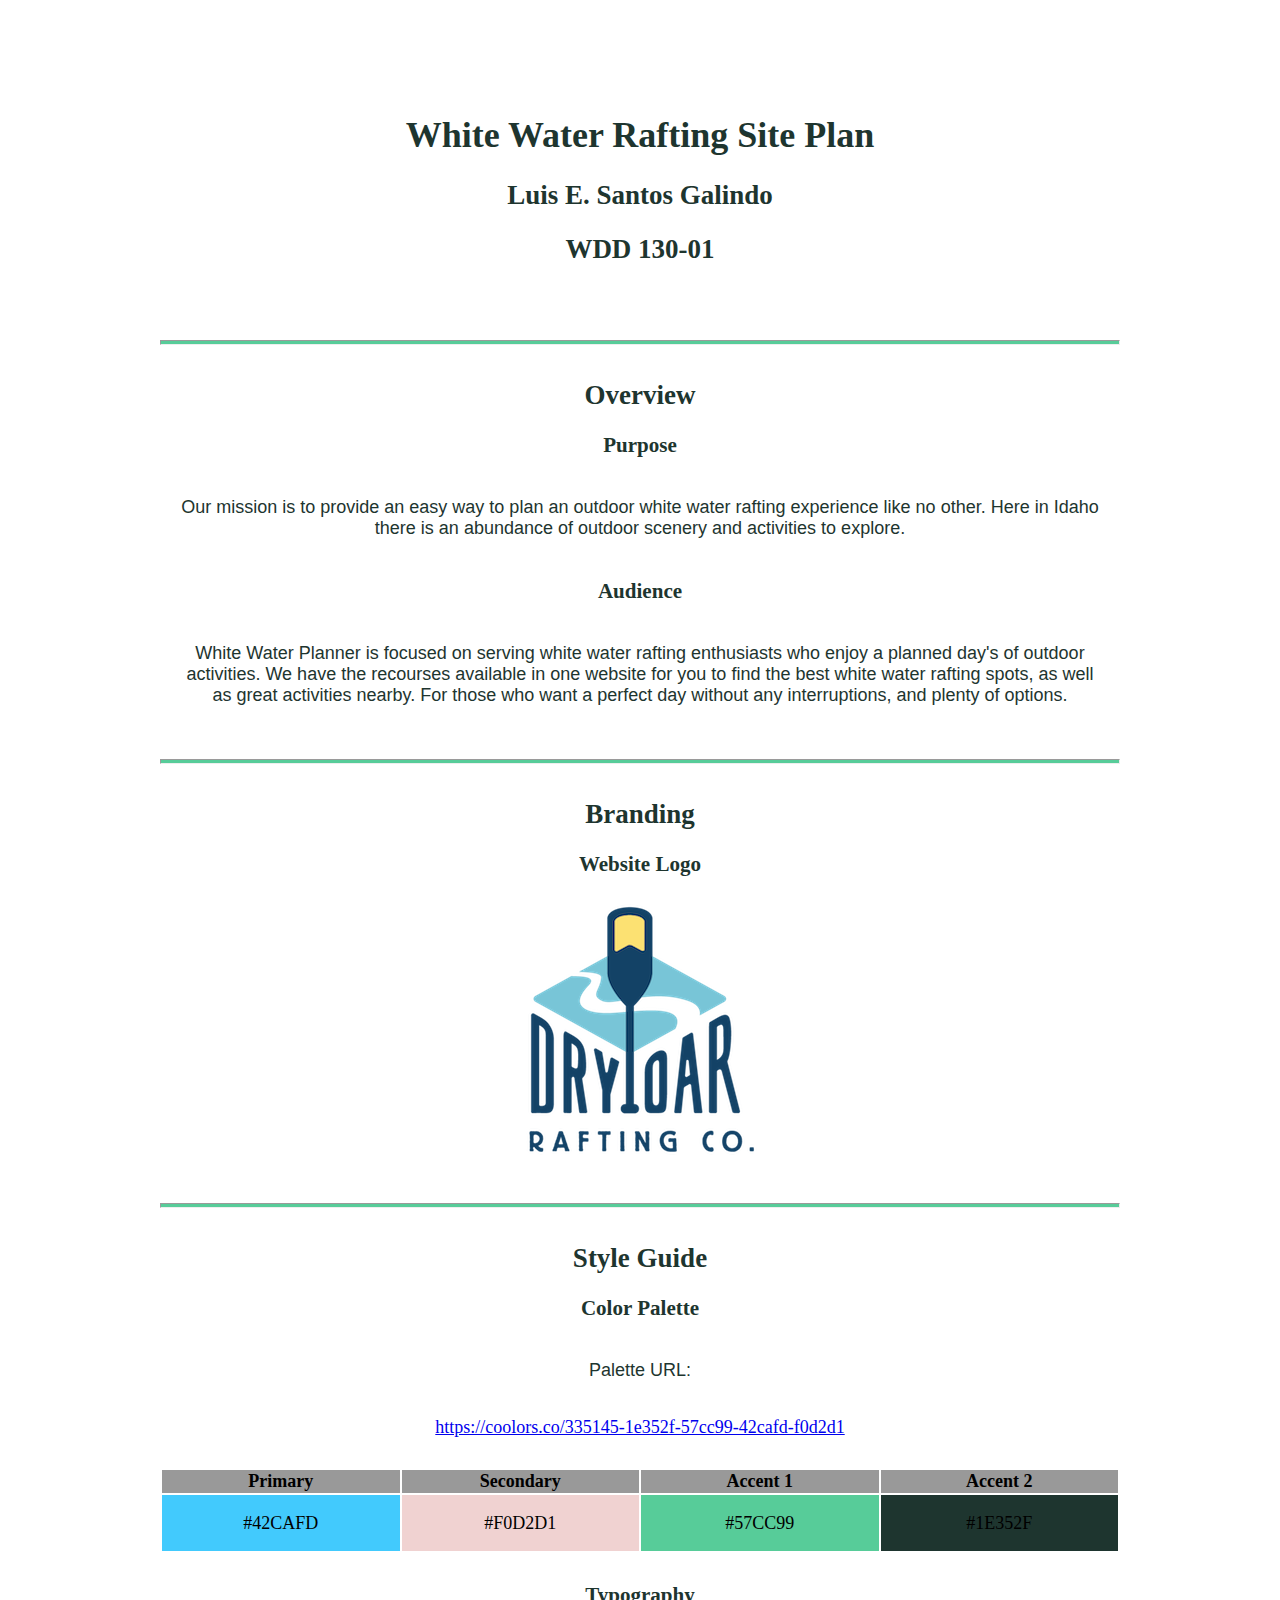
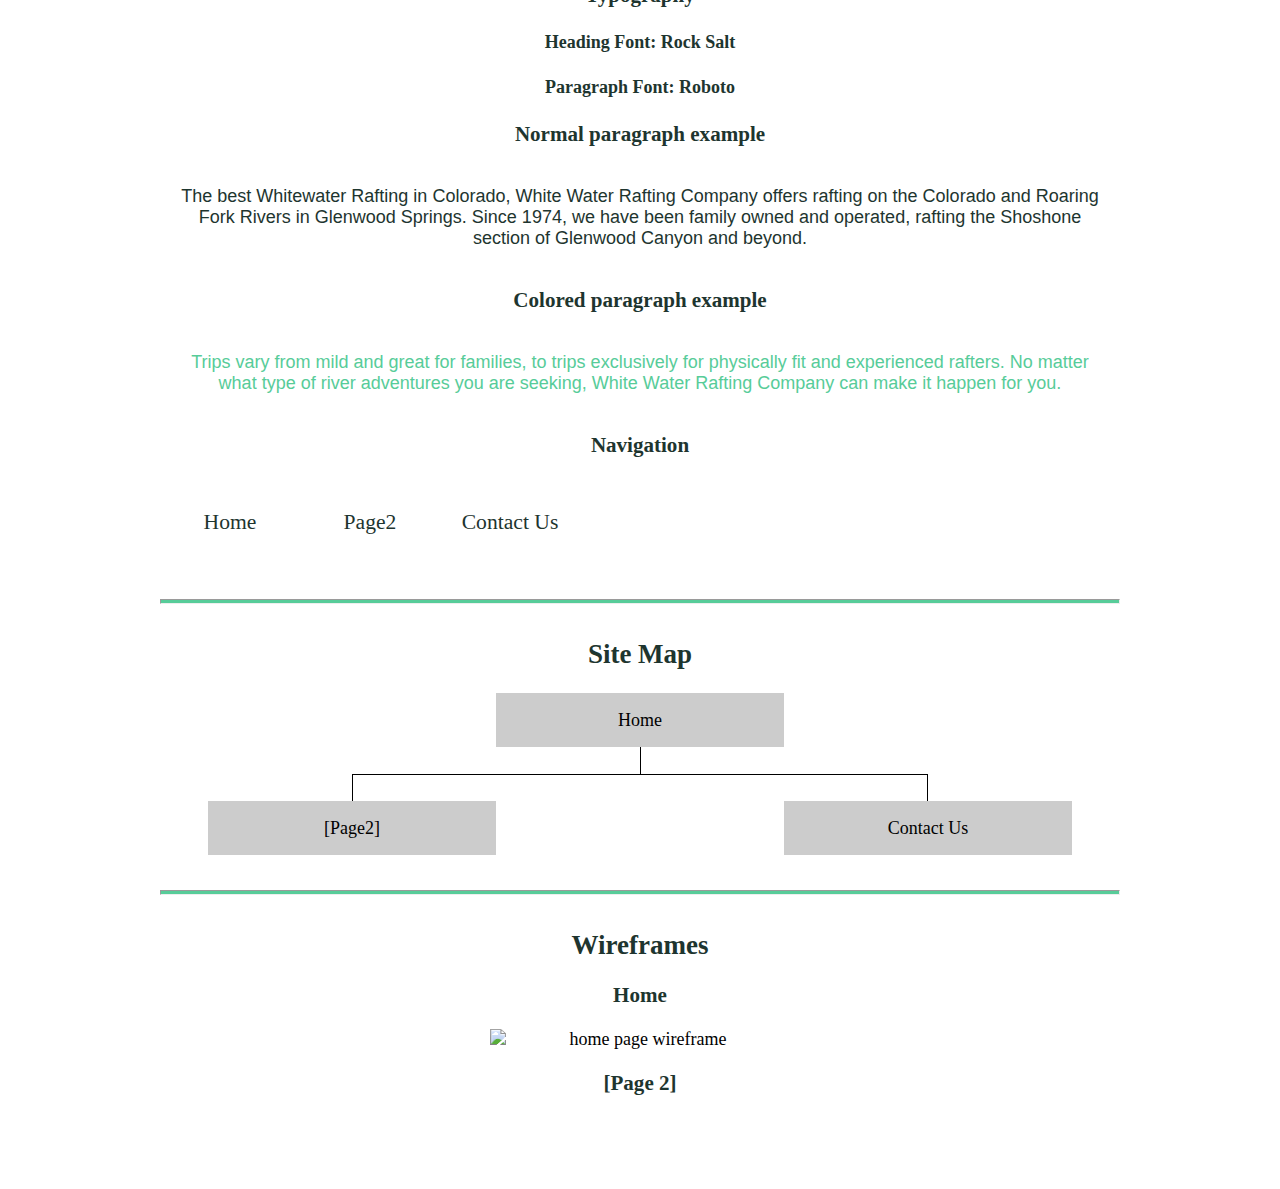
==== wwr/site-plan-rafting.html @ 294cad3f "site-plan" ====
<!DOCTYPE html>
<html lang="en-us">

<head>
  <meta charset="utf-8" />
  <title>Site Plan</title>
  <link type="text/css" rel="stylesheet" href="styles/site-plan-rafting.css" />
</head>

<body>
  <header>
    <h1>White Water Rafting Site Plan</h1>
    <h2>Luis E. Santos Galindo</h2>
    <h2>WDD 130-01</h2>
    <!-- In the header above, add the name of your site, your name and class number. For example if you are in section 3 you would put WDD 130-03 -->
  </header>
  <main>
    <!-- ------------------------Steps 2-5------------------------------ -->
    <hr />
    <h2>Overview</h2>
    <h3>Purpose</h3>
    <p>Our mission is to provide an easy way to plan an outdoor white water rafting experience like no other. Here in Idaho there is an abundance of outdoor scenery and activities to explore. </p>
    <!-- change this -->

    <h3>Audience</h3>
    <p>White Water Planner is focused on serving white water rafting enthusiasts who enjoy a planned day's of outdoor activities. We have the recourses available in one website for you to find the best white water rafting spots, as well as great activities nearby. For those who want a perfect day without any interruptions, and plenty of options.</p>
    <!-- change this -->

    <hr />
    <h2>Branding</h2>
    <h3>Website Logo</h3>
    <!-- Replace this with some sort of logo for your site.  A logo can be as simple as the name of your site in a nice font :) -->
    <img src="images/logo.png" alt="Logo image" />
    <hr />
    <h2>Style Guide</h2>

    <!-- ------------------------Steps 6-9------------------------------ -->

    <h3>Color Palette</h3>
    <!--  The colors you choose for a website are one of the most important decisions you will make. Follow the instructions on the activity in Canvas then return and replace the color codes below with the hex color codes (the 6 digit numbers that show at the bottom of each color) for the colors you have chosen below.  You should have at least 2 colors but do not have to fill in all 4 if you do not need them.  -->

    <!-- Copy and paste the URL to your finished palette below. Replace the href value that is there with yours. Make sure to paste it into both the href value and the content text of the <a> tag -->
    <p>Palette URL:</p>
    <a href="https://coolors.co/335145-1e352f-57cc99-42cafd-f0d2d1"
      target="_blank">https://coolors.co/335145-1e352f-57cc99-42cafd-f0d2d1</a>

    <table class="colors">
      <tr>
        <th>Primary</th>
        <th>Secondary</th>
        <th>Accent 1</th>
        <th>Accent 2</th>
      </tr>
      <!-- Replace the numbers in the boxes below with your hex color codes. Then switch to the site-plan.css file and change your colors there as well. -->
      <tr>
        <td class="primary">#42CAFD</td>
        <td class="secondary">#F0D2D1</td>
        <td class="accent1">#57CC99</td>
        <td class="accent2">#1E352F</td>
      </tr>
    </table>

    <!-- ------------------------Steps 10-12------------------------------ -->

    <h3>Typography</h3>
    <!-- Choose a font for your paragraphs (body copy) and headlines. What font(s) have you chosen? Think also about which of your colors above you might use for background and font colors. -->

    <h4>
      Heading Font: Rock Salt
      <!-- change this -->
    </h4>
    <h4>
      Paragraph Font: Roboto
      <!-- change this -->
    </h4>
    <h3>Normal paragraph example</h3>
    <p>
      The best Whitewater Rafting in Colorado, White Water Rafting Company
      offers rafting on the Colorado and Roaring Fork Rivers in Glenwood
      Springs. Since 1974, we have been family owned and operated, rafting the
      Shoshone section of Glenwood Canyon and beyond.
    </p>
    <h3>Colored paragraph example</h3>
    <p class="colored">
      Trips vary from mild and great for families, to trips exclusively for
      physically fit and experienced rafters. No matter what type of river
      adventures you are seeking, White Water Rafting Company can make it
      happen for you.
    </p>

    <!-- ------------------------Step 13------------------------------ -->

    <h3>Navigation</h3>
    <!-- Think about how you want your navigation bar to look. In the site-plan.css file change the colors to your colors to get the look you desire. -->
    <nav>
      <a href="#">Home</a>
      <a href="#">Page2</a>
      <a href="#">Contact Us</a>
    </nav>
    <hr />
    <h2>Site Map</h2>
    <div class="sitemap">
      <div class="sm-home">Home</div>
      <div class="sm-page2">
        [Page2]
        <!-- this page will have a name later -->
      </div>
      <div class="sm-page3">Contact Us</div>

      <div class="top">&nbsp;</div>
      <div class="left">&nbsp;</div>
      <div class="right">&nbsp;</div>
    </div>
    <hr />
    <h2>Wireframes</h2>
    <!-- Create an additional wireframe for your site. List it here below the Home page wireframe. -->

    <h3>Home</h3>

    <img src="https://byui-wdd.github.io/wdd130/rafting_images/wireframe_home.png" alt="home page wireframe" />

    <h3>[Page 2]</h3>

    <!-- <img src="#" alt="page 2 wireframe"> -->
  </main>
</body>

</html>
---- wwr/styles/site-plan-rafting.css ----
/* if you are using any Google fonts change the font names below to your fonts. 
Any spaces in your font name should be replaced with a +. 
Fonts are separated by a & */
@import url('https://fonts.googleapis.com/css2?family=IM+Fell+French+Canon&family=Lato:ital,wght@0,400;0,700;1,400&display=swap');

:root {
  /* change the values below to your colors from your palette */
  --primary-color: #42CAFD  ;
  --secondary-color: #F0D2D1 ;
  --accent1-color: #57CC99;
  --accent2-color: #1E352F;

/* change the values below to your chosen font(s) */
--heading-font: "Rock Salt";
--paragraph-font: Roboto, Helvetica, sans-serif;
 
   /* these colors below should be chosen from among your palette colors above */
--headline-color-on-white: #1E352F;  /* headlines on a white background */    --headline-color-on-color: #1E352F; /* headlines on a colored background */ 
--paragraph-color-on-white: #1E352F; /* paragraph text on a white background */ 
--paragraph-color-on-color: #57CC99; /* paragraph text on a colored background */ 
--paragraph-background-color: white  ;
--nav-link-color: #1E352F;
--nav-background-color: white;
--nav-hover-link-color: #1E352F;
--nav-hover-background-color: #57CC99;
 }
body {
  max-width: 960px;
  margin: 0 auto;
  padding: 4em;
  font-size: 18px;
  text-align: center;
}
img {
  display: block;
  margin: 0 auto;
  max-width: 300px;
}
h1, h2, h3, h4, h5, h6 {
  font-family: var(--heading-font);
  color: var(--headline-color-on-white);
}
h2 {
  text-align: center;
}
hr {
  height: 3px;
  margin: 35px 0;
  background: var(--accent1-color);
}
header {
  padding: 1em;
  text-align: center;
  color: var(--headline-color-on-color);
  background-color: var(--paragraph-background-color);
}
header > h1, header > h2 {
  color: var(--headline-color-on-color);
}
p {
  font-family: var(--paragraph-font);
  color: var(--paragraph-color-on-white);
  padding: 1em;
}
.colors {
  width: 100%;
  min-width: 350px;
  margin: 30px auto;
  text-align: center;
}
.colors th {
  background-color: #999;
}
.colors td{
  width: 25%;
  height: 3em;
}
.primary {
  background-color: var(--primary-color);
}
.secondary {
  background-color: var(--secondary-color);
}
.accent1 {
  background-color: var(--accent1-color);
}
.accent2{
  background-color: var(--accent2-color);
}
p.colored {
  background-color: var(--paragraph-background-color);
  color: var(--paragraph-color-on-color);
}
nav {
  background-color: var(--nav-background-color);
  line-height: 3em;
  text-align: center;
  font-size: 1.2em;
}
nav  {
  list-style-type: none;
  display: flex;
}
nav a {
  padding:1em;
  min-width: 120px;
  text-decoration: none;
  padding: 10px;
}
nav a:link, nav a:visited {
  color: var(--nav-link-color);
}
nav a:hover {
  color: var(--nav-hover-link-color);
  background-color: var(--nav-hover-background-color);
}
.sitemap {
  display: grid;
  justify-content: center;

  grid-template-columns: repeat(6, 15%);
  grid-template-rows: 3em 1.5em 1.5em 3em;
  grid-template-areas: ". . home home . ."
    ". . . top . ."
    ". left left right right ."
    "page2 page2 . . page3 page3";
}
.sitemap > div {
  text-align: center;
}
.sm-home {
  grid-area: home;
  background-color: #ccc;
  line-height: 3em;
}
.sm-page2 {
  grid-area: page2;
  background-color: #ccc;
  line-height: 3em;
}
.sm-page3 {
  grid-area: page3;
  background-color: #ccc;
  line-height: 3em;
}
.top {
  grid-area: top;
  border-left: 1px solid;
}
.left {
  grid-area: left;
  border-top: 1px solid;
  border-left: 1px solid;
}
.right {
  grid-area: right;
  border-top: 1px solid;
  border-right: 1px solid;
}
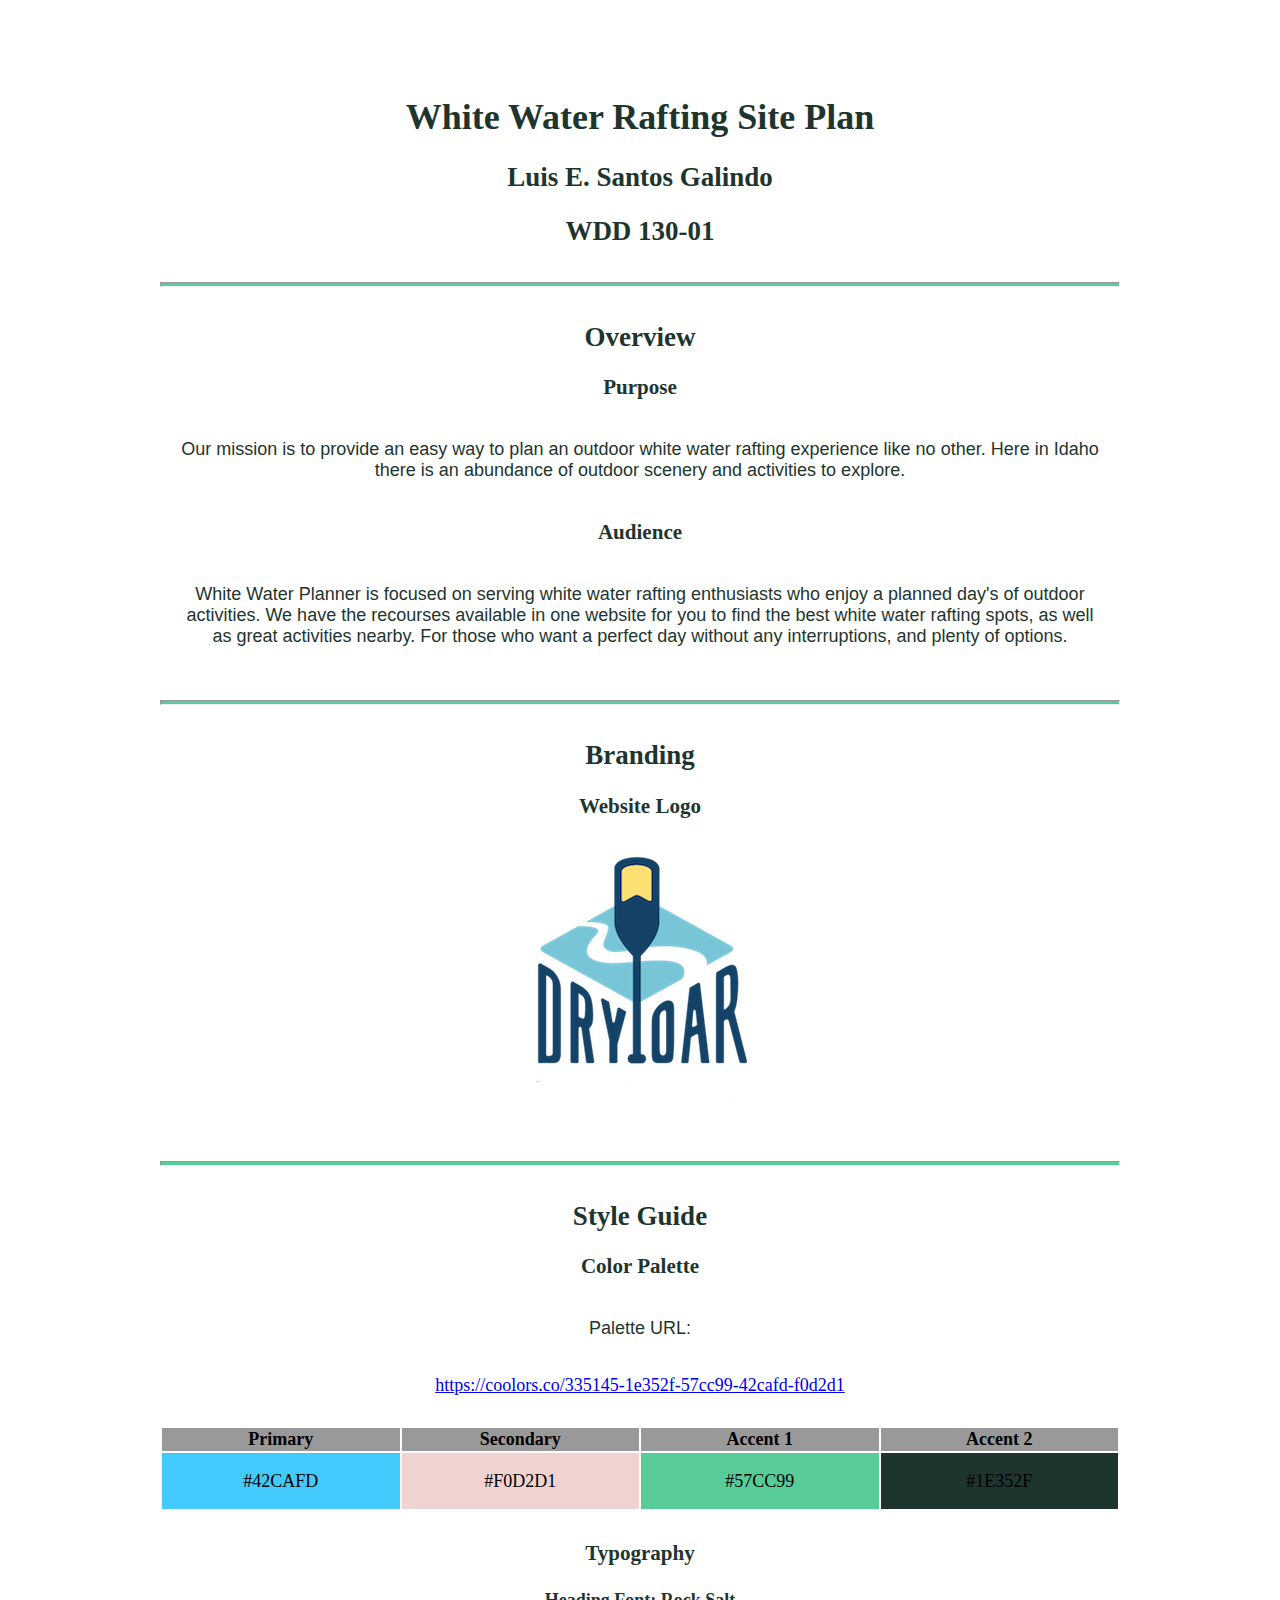
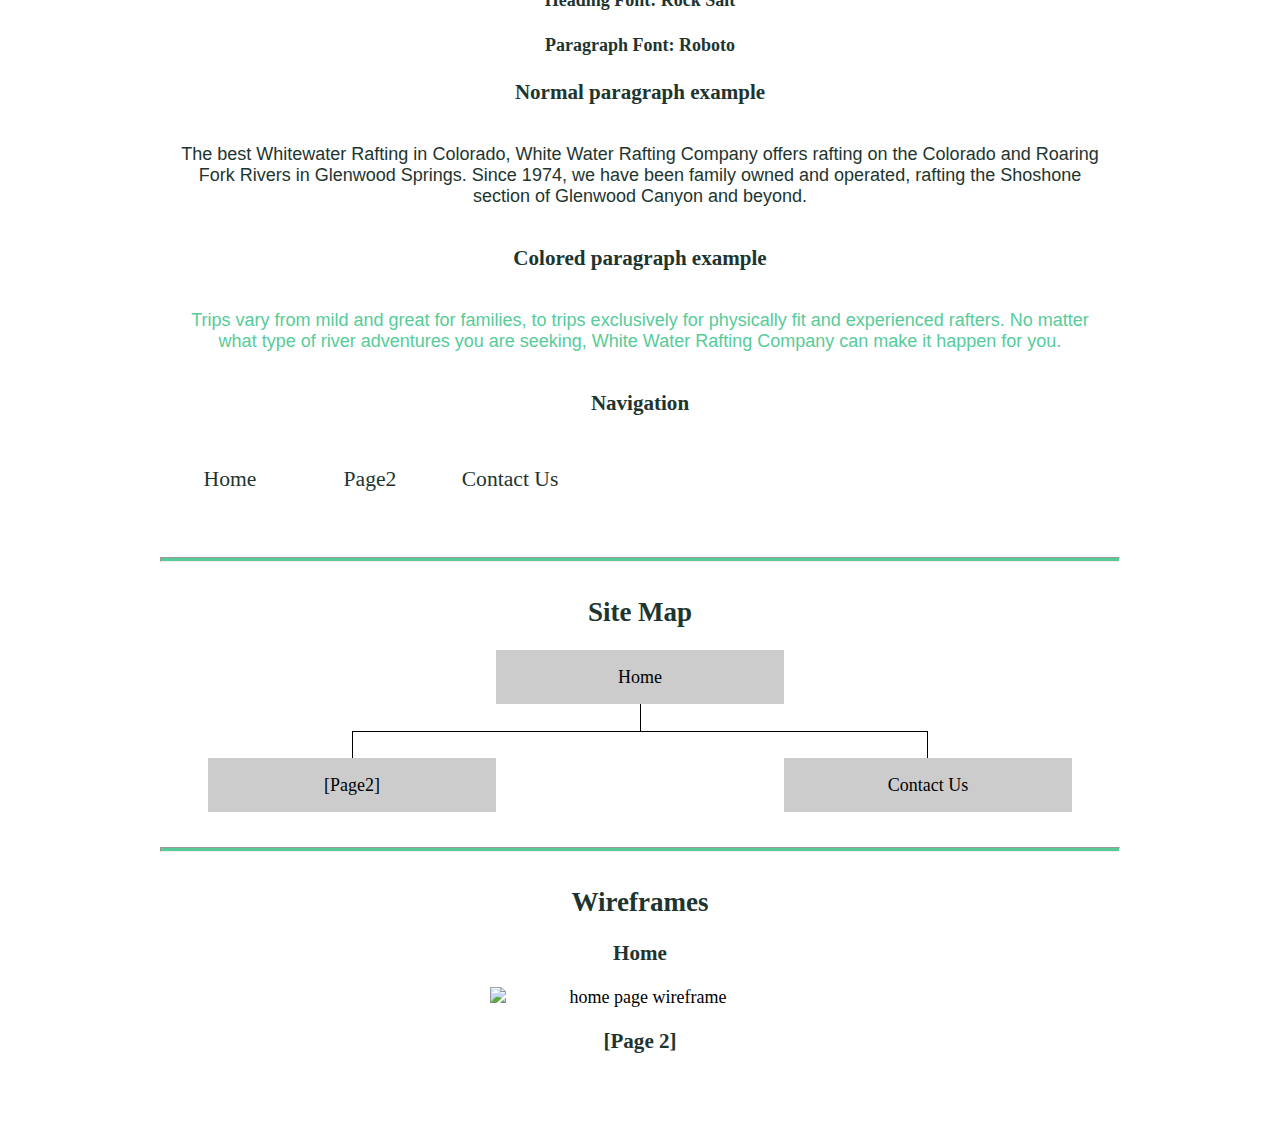
==== commit 9f32a20e: "indxcss/iindxhtml" ====
--- a/wwr/site-plan-rafting.html
+++ b/wwr/site-plan-rafting.html
@@ -8,6 +8,7 @@
 </head>
 
 <body>
+<div id = "contents"
   <header>
     <h1>White Water Rafting Site Plan</h1>
     <h2>Luis E. Santos Galindo</h2>
@@ -123,6 +124,10 @@
 
     <!-- <img src="#" alt="page 2 wireframe"> -->
   </main>
+  <footer> 
+    
+  </footer>
+</div> 
 </body>
 
 </html>     --- a/wwr/styles/site-plan-rafting.css
+++ b/wwr/styles/site-plan-rafting.css
@@ -5,26 +5,26 @@
 @import url('https://fonts.googleapis.com/css2?family=IM+Fell+French+Canon&family=Lato:ital,wght@0,400;0,700;1,400&display=swap');
 
 :root {
-  /* change the values below to your colors from your palette */
   --primary-color: #42CAFD  ;
   --secondary-color: #F0D2D1 ;
   --accent1-color: #57CC99;
   --accent2-color: #1E352F;
 
-/* change the values below to your chosen font(s) */
---heading-font: "Rock Salt";
---paragraph-font: Roboto, Helvetica, sans-serif;
- 
-   /* these colors below should be chosen from among your palette colors above */
---headline-color-on-white: #1E352F;  /* headlines on a white background */    --headline-color-on-color: #1E352F; /* headlines on a colored background */ 
---paragraph-color-on-white: #1E352F; /* paragraph text on a white background */ 
---paragraph-color-on-color: #57CC99; /* paragraph text on a colored background */ 
---paragraph-background-color: white  ;
---nav-link-color: #1E352F;
---nav-background-color: white;
---nav-hover-link-color: #1E352F;
---nav-hover-background-color: #57CC99;
- }
+  /* change the values below to your chosen font(s) */
+  --heading-font: "Rock Salt";
+  --paragraph-font: Roboto, Helvetica, sans-serif;
+
+  /* these colors below should be chosen from among your palette colors above */
+  --headline-color-on-white: #1E352F;  /* headlines on a white background */ 
+  --headline-color-on-color: #1E352F; /* headlines on a colored background */ 
+  --paragraph-color-on-white: #1E352F; /* paragraph text on a white background */ 
+  --paragraph-color-on-color: #57CC99; /* paragraph text on a colored background */ 
+  --paragraph-background-color: white  ;
+  --nav-link-color: #1E352F;
+  --nav-background-color: white;
+  --nav-hover-link-color: #1E352F;
+  --nav-hover-background-color: #57CC99;
+}
 body {
   max-width: 960px;
   margin: 0 auto;
